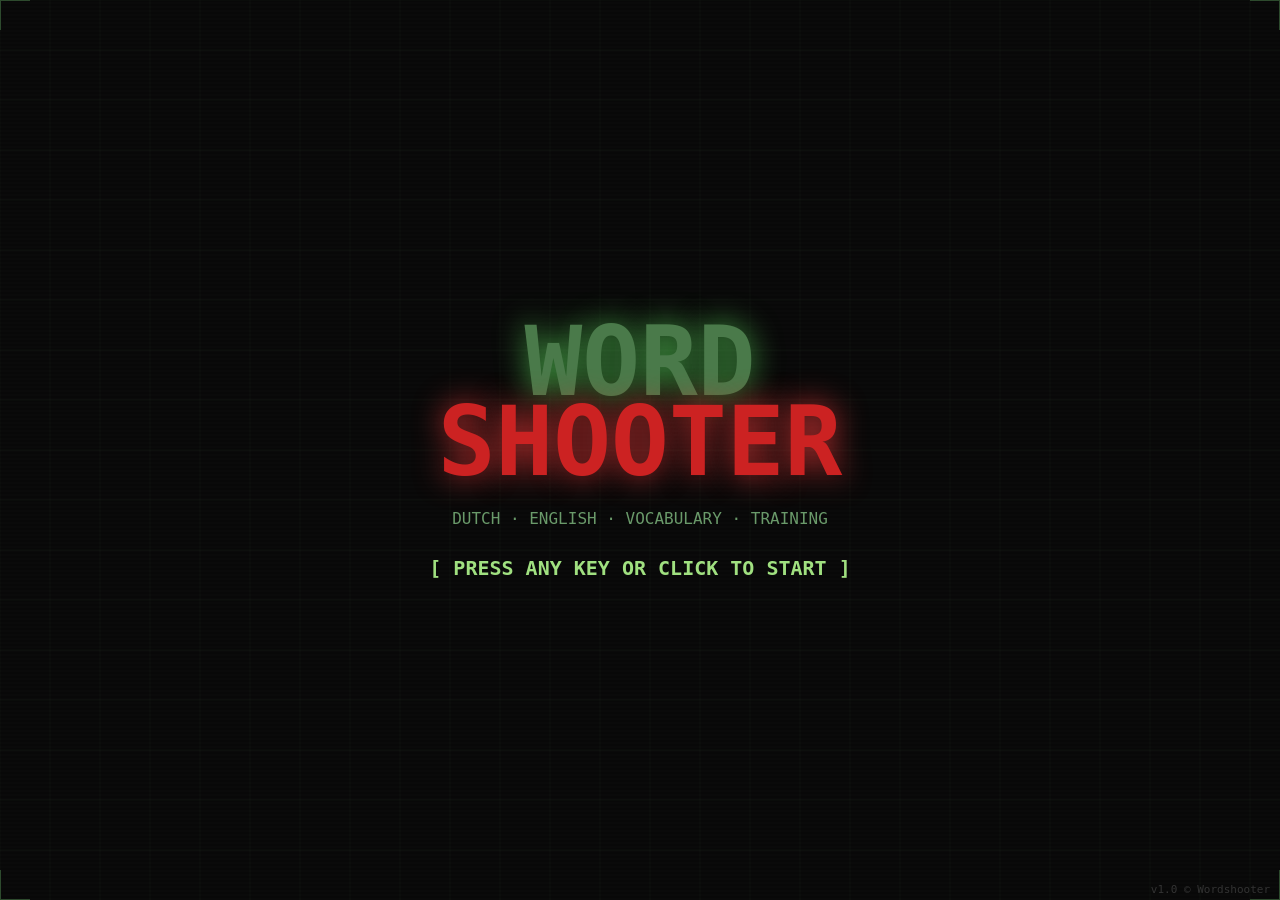
==== index.html @ 580c3550 "Add 5 new modifiers, fix bugs, and add dev testing tool New modifiers (rounds 2 & 4): - Blackout: sc" ====
<!DOCTYPE html>
<html lang="en">
<head>
  <meta charset="UTF-8">
  <meta name="viewport" content="width=device-width, initial-scale=1.0, user-scalable=no, viewport-fit=cover">
  <title>Wordshooter</title>
  <link rel="stylesheet" href="css/style.css">
</head>
<body>
  <canvas id="gameCanvas"></canvas>
  <div id="overlay" class="overlay hidden"></div>

  <!-- Reset-zoom button: shown whenever the browser has zoomed in -->
  <button id="reset-zoom-btn" class="hidden" aria-label="Reset zoom">&#x26F6; Reset Zoom</button>

  <!-- On-screen controls — shown only during gameplay on touch devices -->
  <div id="touch-controls" class="hidden">
    <!-- Left cluster: move left + right only -->
    <div id="tc-move-group">
      <button id="tc-left"  class="tc-btn" aria-label="Move left">&#9664;</button>
      <button id="tc-right" class="tc-btn" aria-label="Move right">&#9654;</button>
    </div>
    <!-- Centre: pause -->
    <button id="tc-pause" class="tc-btn" aria-label="Pause">&#9646;&#9646;</button>
    <!-- Right cluster: jump above, shoot + knife below -->
    <div id="tc-action-group">
      <div id="tc-jump-row">
        <button id="tc-jump"  class="tc-btn" aria-label="Jump">&#9650;</button>
      </div>
      <div id="tc-action-row">
        <button id="tc-shoot" class="tc-btn" aria-label="Shoot">&#9679;</button>
        <button id="tc-knife" class="tc-btn" aria-label="Knife">&#9876;</button>
      </div>
    </div>
  </div>

  <script type="module" src="js/main.js"></script>
</body>
</html>
---- css/style.css ----
* {
  box-sizing: border-box;
  margin: 0;
  padding: 0;
}

body {
  margin: 0;
  overflow: hidden;
  background: #0a0a0a;
  font-family: monospace;
}

canvas {
  display: block;
  width: 100vw;
  height: 100vh;
  touch-action: none;           /* prevent iOS scroll/zoom on the game canvas */
  -webkit-tap-highlight-color: transparent;
  user-select: none;
  -webkit-user-select: none;
}

/* ---- Reset-zoom button ---- */
#reset-zoom-btn {
  position: fixed;
  top: max(10px, env(safe-area-inset-top));
  right: max(10px, env(safe-area-inset-right));
  z-index: 50;
  background: rgba(42, 74, 42, 0.85);
  border: 2px solid rgba(160, 200, 128, 0.8);
  border-radius: 10px;
  color: #a0e080;
  font-family: monospace;
  font-size: 13px;
  padding: 8px 12px;
  cursor: pointer;
  touch-action: manipulation;
  -webkit-tap-highlight-color: transparent;
  user-select: none;
  -webkit-user-select: none;
}

#reset-zoom-btn.hidden {
  display: none;
}

/* ---- On-screen touch controls ---- */
#touch-controls {
  position: absolute;
  top: 0; left: 0; right: 0; bottom: 0;
  pointer-events: none;   /* container is invisible; children opt-in */
  z-index: 20;
}

#touch-controls.hidden {
  display: none;
}

#tc-move-group {
  position: absolute;
  bottom: calc(20px + env(safe-area-inset-bottom));
  left: 24px;
  display: flex;
  gap: 12px;
  pointer-events: all;
}

#tc-action-group {
  position: absolute;
  bottom: calc(20px + env(safe-area-inset-bottom));
  right: 24px;
  display: flex;
  flex-direction: column;
  align-items: center;
  gap: 10px;
  pointer-events: all;
}

#tc-jump-row {
  display: flex;
  justify-content: center;
}

#tc-action-row {
  display: flex;
  gap: 12px;
}

#tc-pause {
  position: absolute;
  bottom: calc(20px + env(safe-area-inset-bottom));
  left: 50%;
  transform: translateX(-50%);
  pointer-events: all;
}

.tc-btn {
  width: 10vh;
  height: 10vh;
  background: rgba(42, 74, 42, 0.45);
  border: 2px solid rgba(160, 200, 128, 0.55);
  border-radius: 12px;
  color: #a0e080;
  font-size: 4vh;
  display: flex;
  align-items: center;
  justify-content: center;
  cursor: pointer;
  user-select: none;
  -webkit-user-select: none;
  touch-action: none;
  -webkit-tap-highlight-color: transparent;
  transition: background 0.08s, border-color 0.08s;
}

.tc-btn:active {
  background: rgba(74, 122, 74, 0.70);
  border-color: rgba(160, 224, 128, 0.95);
}

.overlay {
  position: fixed;       /* fixed so it tracks the visual viewport, not the document */
  top: 0;
  left: 0;
  width: 100%;
  height: 100%;
  display: flex;
  flex-direction: column;
  align-items: center;
  justify-content: flex-start;   /* allow scrolling up when keyboard shrinks viewport */
  padding-top: max(24px, env(safe-area-inset-top));
  padding-bottom: max(24px, env(safe-area-inset-bottom));
  overflow-y: auto;              /* scroll the overlay when keyboard is open */
  background: rgba(0, 0, 0, 0.85);
  color: #4a7a4a;
  font-family: monospace;
  z-index: 10;
}

.overlay.hidden {
  display: none;
}

.menu-panel {
  background: #1a2e1a;
  border: 2px solid #4a7a4a;
  border-radius: 4px;
  padding: 40px 60px;
  min-width: 400px;
  max-width: 600px;
  max-height: 90vh;
  overflow-y: auto;
  text-align: center;
}

.menu-title {
  font-size: 48px;
  color: #4a7a4a;
  text-shadow: 0 0 20px #2d4a2d;
  margin-bottom: 10px;
  letter-spacing: 4px;
}

.menu-subtitle {
  font-size: 14px;
  color: #6a9a6a;
  margin-bottom: 40px;
  letter-spacing: 2px;
}

.menu-btn {
  display: block;
  width: 100%;
  padding: 14px 20px;
  margin: 8px 0;
  background: #2d4a2d;
  color: #a0c8a0;
  border: 1px solid #4a7a4a;
  border-radius: 3px;
  font-family: monospace;
  font-size: 16px;
  cursor: pointer;
  letter-spacing: 2px;
  touch-action: manipulation;    /* remove 300ms tap delay on Android */
  -webkit-tap-highlight-color: transparent;
  transition: background 0.15s, color 0.15s, border-color 0.15s;
}

.menu-btn:hover, .menu-btn.selected {
  background: #4a7a4a;
  color: #e0ffe0;
  border-color: #8aca8a;
}

.menu-btn.danger {
  border-color: #cc2222;
  color: #ff6666;
}

.menu-btn.danger:hover {
  background: #cc2222;
  color: #fff;
}

.menu-input {
  width: 100%;
  padding: 12px 16px;
  background: #0a0a0a;
  color: #4a7a4a;
  border: 1px solid #4a7a4a;
  border-radius: 3px;
  font-family: monospace;
  font-size: 18px;               /* ≥16px prevents Android auto-zoom on focus */
  text-align: center;
  outline: none;
  margin: 8px 0;
  letter-spacing: 2px;
  touch-action: manipulation;
}

.menu-input:focus {
  border-color: #8aca8a;
  box-shadow: 0 0 8px rgba(74, 122, 74, 0.5);
}

.menu-section-title {
  font-size: 12px;
  color: #6a9a6a;
  letter-spacing: 3px;
  margin: 20px 0 10px 0;
  text-transform: uppercase;
}

.player-list {
  max-height: 200px;
  overflow-y: auto;
  margin: 8px 0;
}

.player-list::-webkit-scrollbar {
  width: 6px;
}

.player-list::-webkit-scrollbar-track {
  background: #0a0a0a;
}

.player-list::-webkit-scrollbar-thumb {
  background: #4a7a4a;
  border-radius: 3px;
}

.leaderboard-table {
  width: 100%;
  border-collapse: collapse;
  font-size: 14px;
  margin: 10px 0;
}

.leaderboard-table th {
  color: #6a9a6a;
  font-size: 11px;
  letter-spacing: 2px;
  padding: 6px 8px;
  border-bottom: 1px solid #2d4a2d;
  text-align: left;
}

.leaderboard-table td {
  padding: 8px 8px;
  border-bottom: 1px solid #1a2e1a;
  color: #a0c8a0;
}

.leaderboard-table tr:nth-child(1) td {
  color: #ffd700;
}

.leaderboard-table tr:nth-child(2) td {
  color: #c0c0c0;
}

.leaderboard-table tr:nth-child(3) td {
  color: #cd7f32;
}

.back-btn {
  margin-top: 20px;
  font-size: 12px;
  padding: 8px 20px;
}

.list-group-header {
  font-size: 11px;
  color: #6a9a6a;
  letter-spacing: 3px;
  text-transform: uppercase;
  margin: 16px 0 6px;
  padding: 0 4px;
  border-bottom: 1px solid #2d4a2d;
}

/* ---- Modifier banner (shown between game over and next round start) ---- */
#banner-skip {
  animation: pulse-green 0.9s ease-in-out infinite alternate;
  margin-top: 8px;
}

/* ---- Bonus mission countdown timer ---- */
#bonus-countdown-wrap {
  display: block;
  width: 100%;
  padding: 16px 20px 12px;
  margin: 0 0 16px;
  background: rgba(0, 80, 0, 0.35);
  border: 2px solid #44ff44;
  border-radius: 4px;
  cursor: pointer;
  text-align: center;
  animation: pulse-border 0.9s ease-in-out infinite alternate;
  touch-action: manipulation;
  -webkit-tap-highlight-color: transparent;
}

#bonus-countdown-wrap:hover,
#bonus-countdown-wrap:active {
  background: rgba(0, 120, 0, 0.55);
  border-color: #88ff88;
}

#bonus-countdown {
  font-size: 64px;
  color: #44ff44;
  line-height: 1;
  margin-bottom: 6px;
}

#bonus-countdown-label {
  font-size: 15px;
  color: #c0ffc0;
  letter-spacing: 2px;
  font-weight: bold;
}

@keyframes pulse-border {
  from { border-color: #44ff44; box-shadow: 0 0 8px rgba(68,255,68,0.3); }
  to   { border-color: #88ff88; box-shadow: 0 0 22px rgba(68,255,68,0.7); }
}
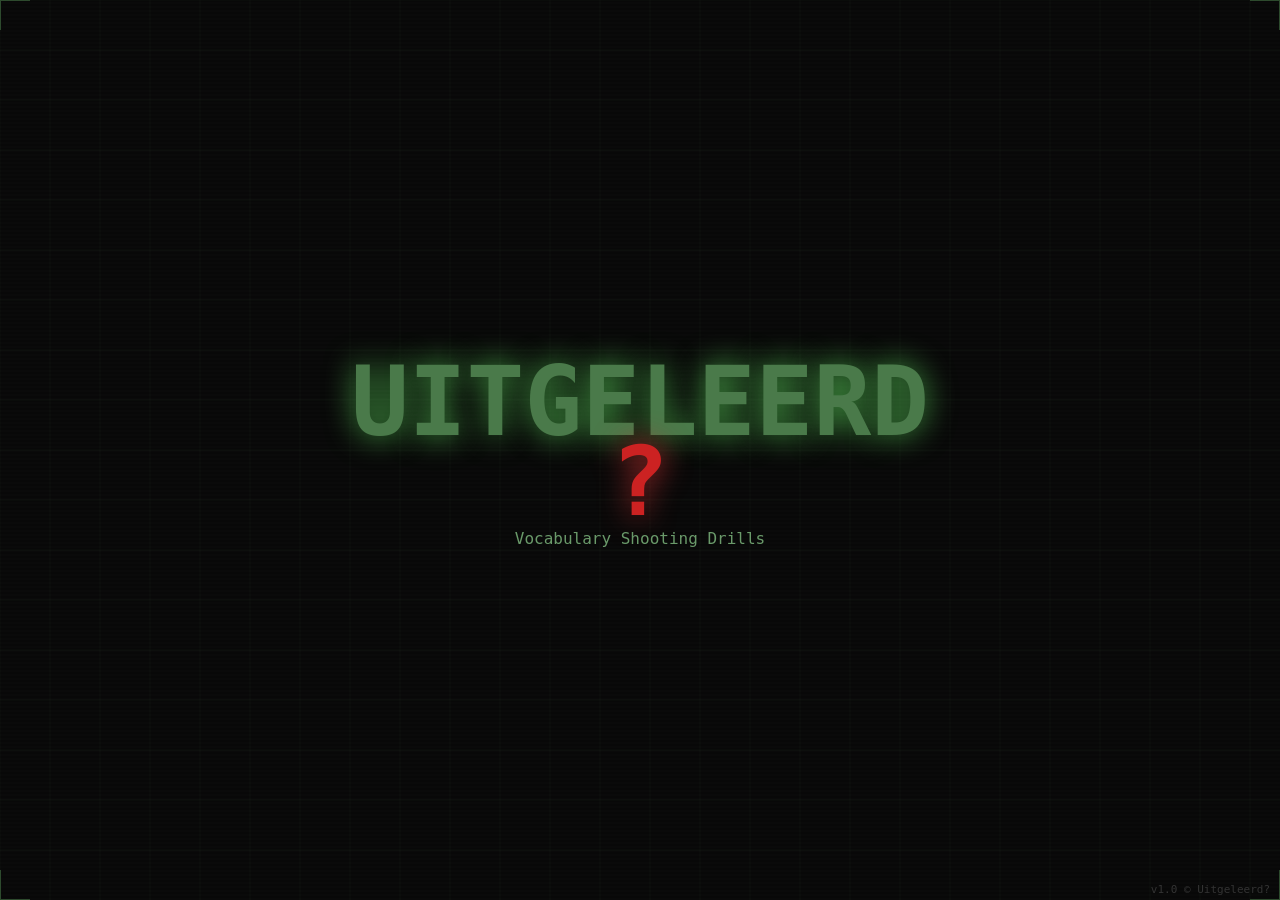
==== commit 04866b37: "Rename title screen from Wordshooter to Uitgeleerd? Replace the two-part WORD/SHOOTER title with UIT" ====
--- a/index.html
+++ b/index.html
@@ -3,7 +3,7 @@
 <head>
   <meta charset="UTF-8">
   <meta name="viewport" content="width=device-width, initial-scale=1.0, user-scalable=no, viewport-fit=cover">
-  <title>Wordshooter</title>
+  <title>Uitgeleerd?</title>
   <link rel="stylesheet" href="css/style.css">
 </head>
 <body>
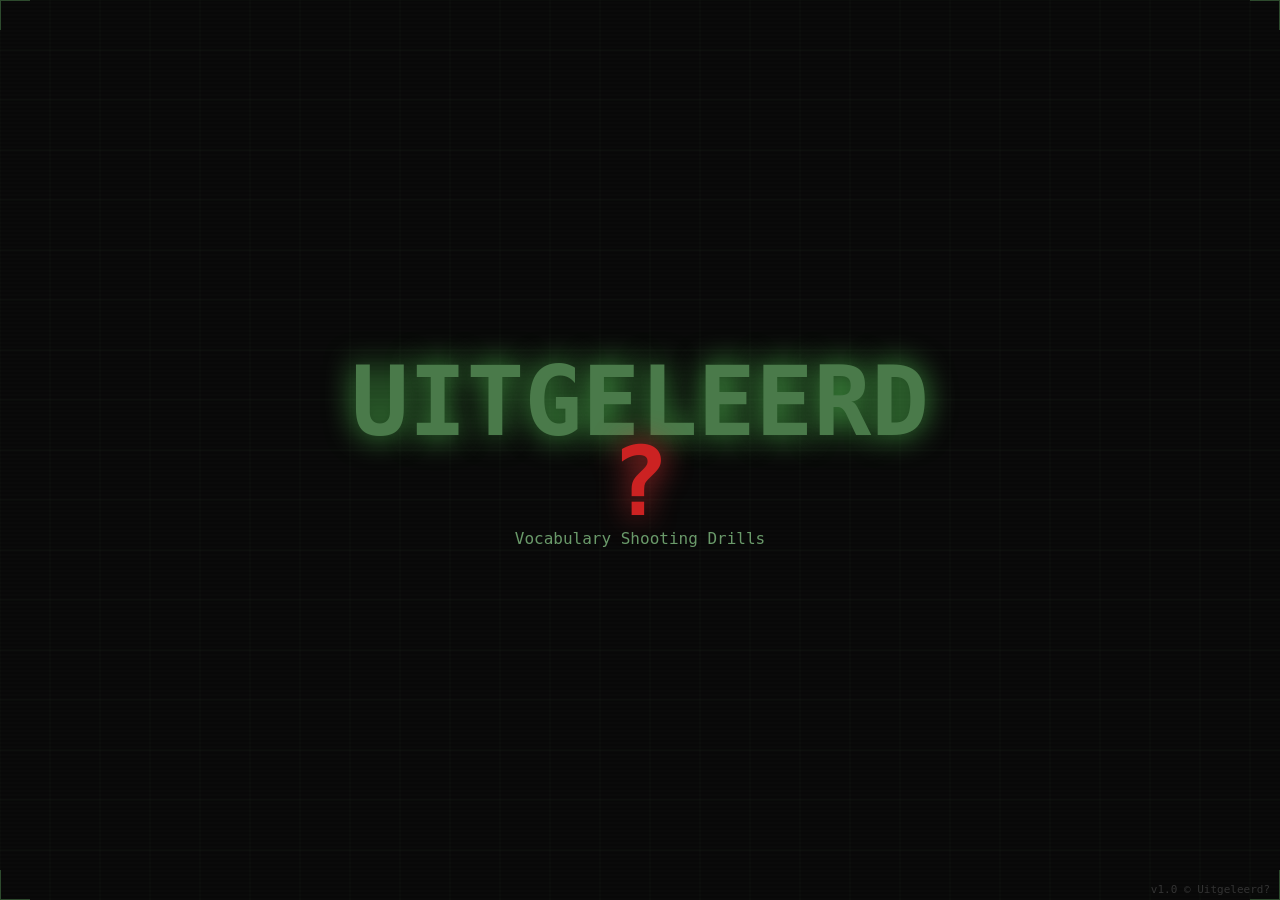
==== commit 88a1d909: "Improve gameplay, mobile support, and enemy behaviour - Mobile: responsive menu panels (clamp/min), " ====
--- a/index.html
+++ b/index.html
@@ -7,6 +7,18 @@
   <link rel="stylesheet" href="css/style.css">
 </head>
 <body>
+  <!-- Portrait-mode warning (hidden in landscape via CSS) -->
+  <div id="rotate-prompt">
+    <div class="rotate-icon">&#x1F4F1;</div>
+    <p>ROTATE YOUR DEVICE<br>to landscape mode to play</p>
+  </div>
+
+  <!-- Small-screen landscape warning -->
+  <div id="small-screen-prompt">
+    <p>&#x1F5A5; THIS GAME IS DESIGNED<br>FOR TABLETS AND DESKTOPS</p>
+    <p>The screen is too small<br>to play comfortably.</p>
+  </div>
+
   <canvas id="gameCanvas"></canvas>
   <div id="overlay" class="overlay hidden"></div>
 
--- a/css/style.css
+++ b/css/style.css
@@ -96,13 +96,13 @@
 }
 
 .tc-btn {
-  width: 10vh;
-  height: 10vh;
+  width: max(44px, 8vh);
+  height: max(44px, 8vh);
   background: rgba(42, 74, 42, 0.45);
   border: 2px solid rgba(160, 200, 128, 0.55);
   border-radius: 12px;
   color: #a0e080;
-  font-size: 4vh;
+  font-size: max(18px, 4vh);
   display: flex;
   align-items: center;
   justify-content: center;
@@ -146,27 +146,73 @@
   background: #1a2e1a;
   border: 2px solid #4a7a4a;
   border-radius: 4px;
-  padding: 40px 60px;
-  min-width: 400px;
-  max-width: 600px;
+  padding: clamp(20px, 5vw, 40px) clamp(16px, 7vw, 60px);
+  min-width: min(400px, 90vw);
+  max-width: min(600px, 96vw);
   max-height: 90vh;
   overflow-y: auto;
   text-align: center;
 }
 
 .menu-title {
-  font-size: 48px;
+  font-size: clamp(28px, 8vw, 48px);
   color: #4a7a4a;
   text-shadow: 0 0 20px #2d4a2d;
   margin-bottom: 10px;
-  letter-spacing: 4px;
+  letter-spacing: clamp(1px, 1vw, 4px);
 }
 
 .menu-subtitle {
-  font-size: 14px;
-  color: #6a9a6a;
-  margin-bottom: 40px;
-  letter-spacing: 2px;
+  font-size: clamp(11px, 2.5vw, 14px);
+  color: #6a9a6a;
+  margin-bottom: clamp(20px, 5vw, 40px);
+  letter-spacing: 2px;
+}
+
+/* ---- Small-screen prompts (portrait rotation + landscape too-small) ---- */
+#rotate-prompt,
+#small-screen-prompt {
+  display: none;
+  position: fixed;
+  inset: 0;
+  z-index: 100;
+  background: #0a0a0a;
+  color: #4a7a4a;
+  font-family: monospace;
+  flex-direction: column;
+  align-items: center;
+  justify-content: center;
+  gap: 24px;
+  text-align: center;
+  padding: 32px;
+}
+
+#rotate-prompt .rotate-icon {
+  font-size: 64px;
+  animation: rotate-hint 2s ease-in-out infinite;
+}
+
+#rotate-prompt p,
+#small-screen-prompt p {
+  font-size: 16px;
+  letter-spacing: 2px;
+  color: #6a9a6a;
+  max-width: 300px;
+  line-height: 1.6;
+}
+
+@keyframes rotate-hint {
+  0%, 100% { transform: rotate(0deg); }
+  40%       { transform: rotate(90deg); }
+  60%       { transform: rotate(90deg); }
+}
+
+@media (orientation: portrait) and (max-width: 600px) {
+  #rotate-prompt { display: flex; }
+}
+
+@media (orientation: landscape) and (max-height: 450px) {
+  #small-screen-prompt { display: flex; }
 }
 
 .menu-btn {
@@ -228,7 +274,7 @@
   font-size: 12px;
   color: #6a9a6a;
   letter-spacing: 3px;
-  margin: 20px 0 10px 0;
+  margin: clamp(10px, 3vh, 20px) 0 clamp(6px, 1.5vh, 10px) 0;
   text-transform: uppercase;
 }
 
@@ -330,7 +376,7 @@
 }
 
 #bonus-countdown {
-  font-size: 64px;
+  font-size: clamp(40px, 12vw, 64px);
   color: #44ff44;
   line-height: 1;
   margin-bottom: 6px;
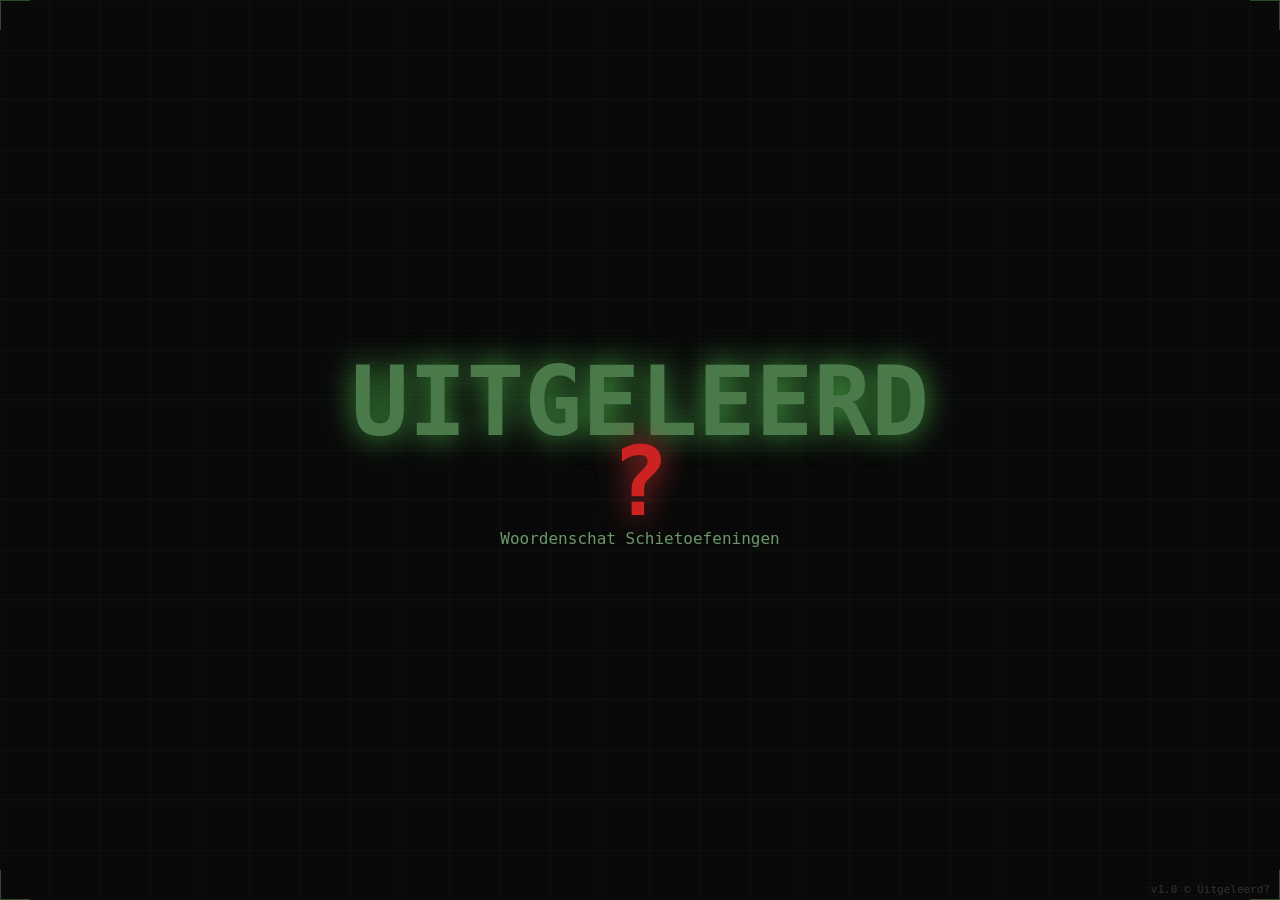
==== commit 3f1df51c: "Vertaal volledige spelinterface naar het Nederlands Alle gebruikersgerichte tekst vertaald: menu's, " ====
--- a/index.html
+++ b/index.html
@@ -1,5 +1,5 @@
 <!DOCTYPE html>
-<html lang="en">
+<html lang="nl">
 <head>
   <meta charset="UTF-8">
   <meta name="viewport" content="width=device-width, initial-scale=1.0, user-scalable=no, viewport-fit=cover">
@@ -10,38 +10,38 @@
   <!-- Portrait-mode warning (hidden in landscape via CSS) -->
   <div id="rotate-prompt">
     <div class="rotate-icon">&#x1F4F1;</div>
-    <p>ROTATE YOUR DEVICE<br>to landscape mode to play</p>
+    <p>DRAAI JE TOESTEL<br>naar liggend formaat om te spelen</p>
   </div>
 
   <!-- Small-screen landscape warning -->
   <div id="small-screen-prompt">
-    <p>&#x1F5A5; THIS GAME IS DESIGNED<br>FOR TABLETS AND DESKTOPS</p>
-    <p>The screen is too small<br>to play comfortably.</p>
+    <p>&#x1F5A5; DIT SPEL IS GEMAAKT<br>VOOR TABLETS EN COMPUTERS</p>
+    <p>Het scherm is te klein<br>om goed te spelen.</p>
   </div>
 
   <canvas id="gameCanvas"></canvas>
   <div id="overlay" class="overlay hidden"></div>
 
   <!-- Reset-zoom button: shown whenever the browser has zoomed in -->
-  <button id="reset-zoom-btn" class="hidden" aria-label="Reset zoom">&#x26F6; Reset Zoom</button>
+  <button id="reset-zoom-btn" class="hidden" aria-label="Zoom resetten">&#x26F6; Zoom resetten</button>
 
   <!-- On-screen controls — shown only during gameplay on touch devices -->
   <div id="touch-controls" class="hidden">
     <!-- Left cluster: move left + right only -->
     <div id="tc-move-group">
-      <button id="tc-left"  class="tc-btn" aria-label="Move left">&#9664;</button>
-      <button id="tc-right" class="tc-btn" aria-label="Move right">&#9654;</button>
+      <button id="tc-left"  class="tc-btn" aria-label="Naar links">&#9664;</button>
+      <button id="tc-right" class="tc-btn" aria-label="Naar rechts">&#9654;</button>
     </div>
     <!-- Centre: pause -->
-    <button id="tc-pause" class="tc-btn" aria-label="Pause">&#9646;&#9646;</button>
+    <button id="tc-pause" class="tc-btn" aria-label="Pauzeren">&#9646;&#9646;</button>
     <!-- Right cluster: jump above, shoot + knife below -->
     <div id="tc-action-group">
       <div id="tc-jump-row">
-        <button id="tc-jump"  class="tc-btn" aria-label="Jump">&#9650;</button>
+        <button id="tc-jump"  class="tc-btn" aria-label="Springen">&#9650;</button>
       </div>
       <div id="tc-action-row">
-        <button id="tc-shoot" class="tc-btn" aria-label="Shoot">&#9679;</button>
-        <button id="tc-knife" class="tc-btn" aria-label="Knife">&#9876;</button>
+        <button id="tc-shoot" class="tc-btn" aria-label="Schieten">&#9679;</button>
+        <button id="tc-knife" class="tc-btn" aria-label="Mes">&#9876;</button>
       </div>
     </div>
   </div>
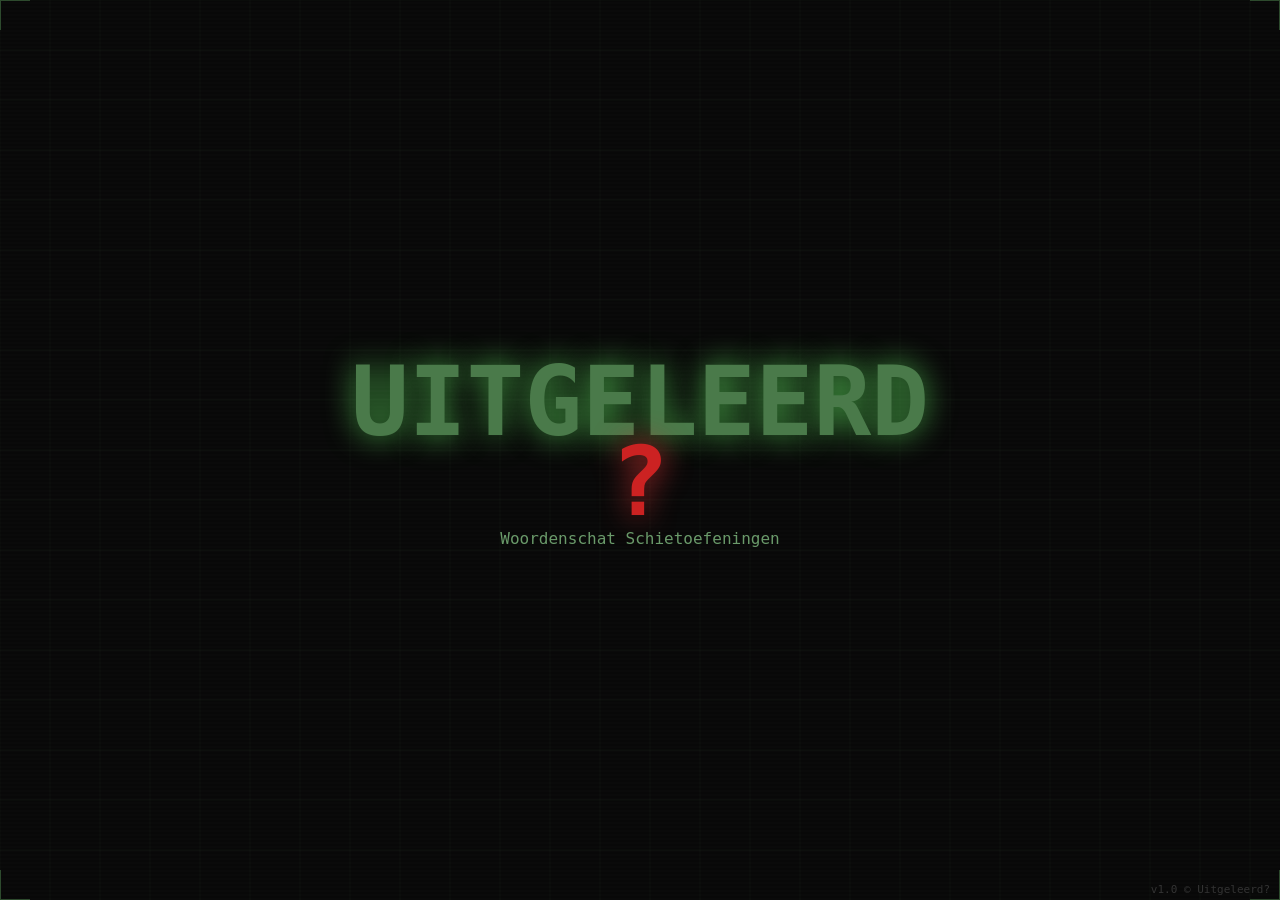
==== commit 5da73f93: "Protect saved progress from silent loss Everything lives in localStorage — no server writes at all. " ====
--- a/index.html
+++ b/index.html
@@ -5,6 +5,13 @@
   <meta name="viewport" content="width=device-width, initial-scale=1.0, user-scalable=no, viewport-fit=cover">
   <title>Uitgeleerd?</title>
   <link rel="stylesheet" href="css/style.css">
+  <!-- Installable as an app. Not vanity: a browser is far more willing to grant
+       persistent storage to an installed site, and persistent storage is what
+       keeps a school year of progress from being evicted. See js/storage.js. -->
+  <link rel="manifest" href="manifest.webmanifest">
+  <meta name="theme-color" content="#0b1310">
+  <link rel="icon" type="image/png" sizes="192x192" href="icon-192.png">
+  <link rel="apple-touch-icon" href="icon-192.png">
 </head>
 <body>
   <!-- Portrait-mode warning (hidden in landscape via CSS) -->
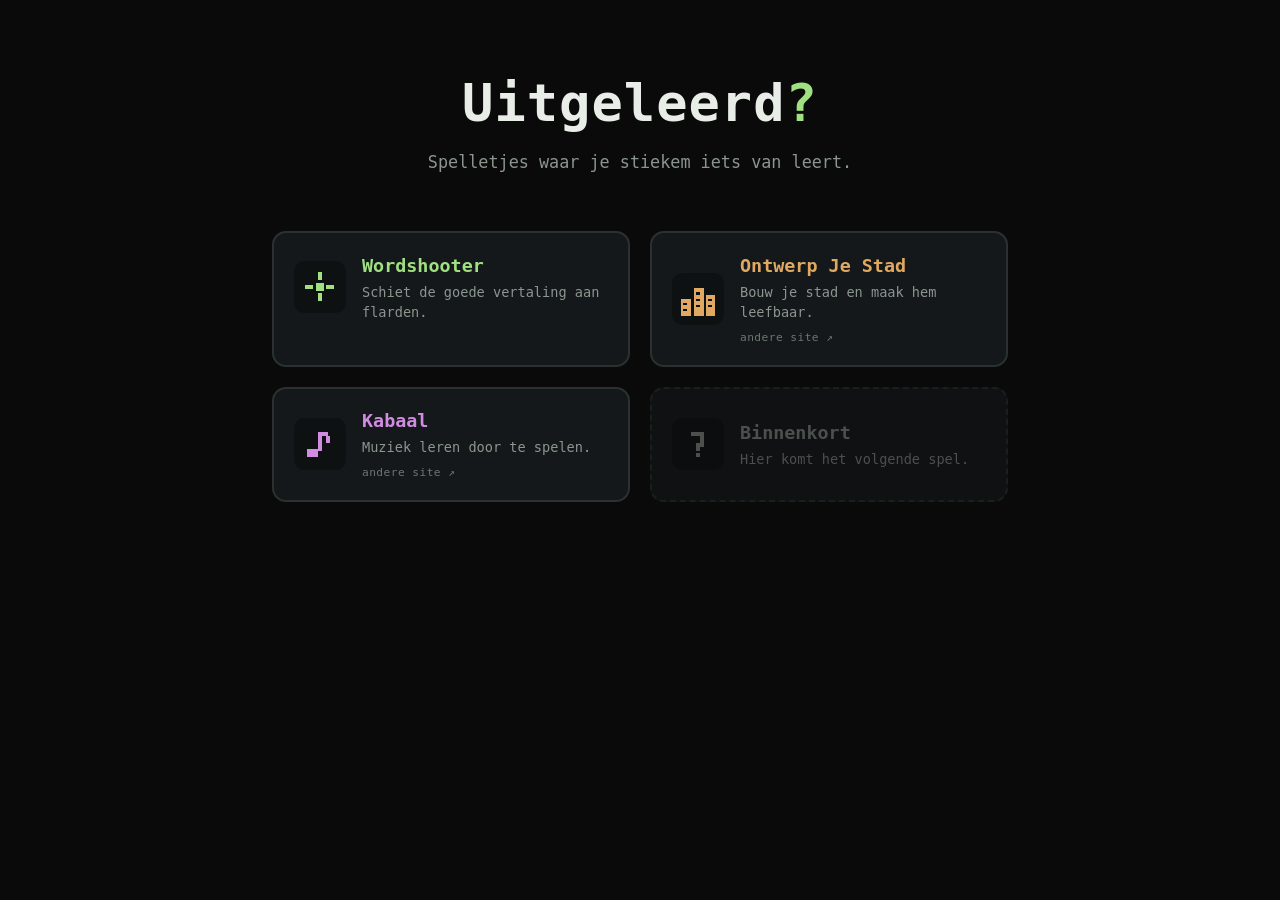
==== commit 4c7e85c2: "Make uitgeleerd.nl a portal, with Wordshooter as one of its games The site was one game. It is becom" ====
--- a/index.html
+++ b/index.html
@@ -2,57 +2,113 @@
 <html lang="nl">
 <head>
   <meta charset="UTF-8">
-  <meta name="viewport" content="width=device-width, initial-scale=1.0, user-scalable=no, viewport-fit=cover">
+  <meta name="viewport" content="width=device-width, initial-scale=1.0, viewport-fit=cover">
   <title>Uitgeleerd?</title>
-  <link rel="stylesheet" href="css/style.css">
-  <!-- Installable as an app. Not vanity: a browser is far more willing to grant
-       persistent storage to an installed site, and persistent storage is what
-       keeps a school year of progress from being evicted. See js/storage.js. -->
-  <link rel="manifest" href="manifest.webmanifest">
+  <meta name="description" content="Spelletjes waar je stiekem iets van leert.">
+  <link rel="stylesheet" href="css/site.css">
   <meta name="theme-color" content="#0b1310">
-  <link rel="icon" type="image/png" sizes="192x192" href="icon-192.png">
-  <link rel="apple-touch-icon" href="icon-192.png">
+  <!-- Geen manifest: dit is een portal, geen app. Twee tegels wijzen naar
+       andere sites, en een standalone app die zichzelf verlaat is verwarrend.
+       De manifests horen bij de spellen zelf (zie wordshooter/). -->
+  <link rel="icon" href="data:image/svg+xml,&lt;svg xmlns='http://www.w3.org/2000/svg' viewBox='0 0 16 16'&gt;&lt;rect width='16' height='16' fill='%230b1310'/&gt;&lt;rect x='7' y='2' width='2' height='4' fill='%23a0e080'/&gt;&lt;rect x='7' y='10' width='2' height='4' fill='%23a0e080'/&gt;&lt;rect x='2' y='7' width='4' height='2' fill='%23a0e080'/&gt;&lt;rect x='10' y='7' width='4' height='2' fill='%23a0e080'/&gt;&lt;/svg&gt;">
 </head>
 <body>
-  <!-- Portrait-mode warning (hidden in landscape via CSS) -->
-  <div id="rotate-prompt">
-    <div class="rotate-icon">&#x1F4F1;</div>
-    <p>DRAAI JE TOESTEL<br>naar liggend formaat om te spelen</p>
-  </div>
 
-  <!-- Small-screen landscape warning -->
-  <div id="small-screen-prompt">
-    <p>&#x1F5A5; DIT SPEL IS GEMAAKT<br>VOOR TABLETS EN COMPUTERS</p>
-    <p>Het scherm is te klein<br>om goed te spelen.</p>
-  </div>
+  <header class="site-head">
+    <h1>Uitgeleerd<span class="q">?</span></h1>
+    <p class="tagline">Spelletjes waar je stiekem iets van leert.</p>
+  </header>
 
-  <canvas id="gameCanvas"></canvas>
-  <div id="overlay" class="overlay hidden"></div>
+  <main>
+    <ul class="tiles">
 
-  <!-- Reset-zoom button: shown whenever the browser has zoomed in -->
-  <button id="reset-zoom-btn" class="hidden" aria-label="Zoom resetten">&#x26F6; Zoom resetten</button>
+      <!-- ── 1. Wordshooter — hier op de site ─────────────────────────── -->
+      <li class="tile" style="--accent:#a0e080">
+        <a href="wordshooter/">
+          <span class="art" aria-hidden="true">
+            <svg viewBox="0 0 16 16">
+              <rect x="7"  y="1"  width="2" height="4"/>
+              <rect x="7"  y="11" width="2" height="4"/>
+              <rect x="1"  y="7"  width="4" height="2"/>
+              <rect x="11" y="7"  width="4" height="2"/>
+              <rect x="6"  y="6"  width="4" height="4"/>
+            </svg>
+          </span>
+          <span class="body">
+            <span class="title">Wordshooter</span>
+            <span class="sub">Schiet de goede vertaling aan flarden.</span>
+          </span>
+        </a>
+      </li>
 
-  <!-- On-screen controls — shown only during gameplay on touch devices -->
-  <div id="touch-controls" class="hidden">
-    <!-- Left cluster: move left + right only -->
-    <div id="tc-move-group">
-      <button id="tc-left"  class="tc-btn" aria-label="Naar links">&#9664;</button>
-      <button id="tc-right" class="tc-btn" aria-label="Naar rechts">&#9654;</button>
-    </div>
-    <!-- Centre: pause -->
-    <button id="tc-pause" class="tc-btn" aria-label="Pauzeren">&#9646;&#9646;</button>
-    <!-- Right cluster: jump above, shoot + knife below -->
-    <div id="tc-action-group">
-      <div id="tc-jump-row">
-        <button id="tc-jump"  class="tc-btn" aria-label="Springen">&#9650;</button>
-      </div>
-      <div id="tc-action-row">
-        <button id="tc-shoot" class="tc-btn" aria-label="Schieten">&#9679;</button>
-        <button id="tc-knife" class="tc-btn" aria-label="Mes">&#9876;</button>
-      </div>
-    </div>
-  </div>
+      <!-- ── 2. Ontwerp Je Stad — extern ──────────────────────────────── -->
+      <li class="tile" style="--accent:#e0a860">
+        <a href="https://ontwerpjestad.nl">
+          <span class="art" aria-hidden="true">
+            <!-- Skyline met ramen. De ramen zijn niet decoratief: zonder die
+                 gaatjes is dit visueel hetzelfde plaatje als de staafjes van
+                 Kabaal hiernaast. -->
+            <svg viewBox="0 0 16 16">
+              <rect x="0"  y="8" width="5" height="8"/>
+              <rect x="6"  y="3" width="5" height="13"/>
+              <rect x="12" y="6" width="4" height="10"/>
+              <rect class="win" x="1"  y="10" width="2" height="1"/>
+              <rect class="win" x="1"  y="13" width="2" height="1"/>
+              <rect class="win" x="7"  y="5"  width="2" height="1"/>
+              <rect class="win" x="7"  y="8"  width="2" height="1"/>
+              <rect class="win" x="7"  y="11" width="2" height="1"/>
+              <rect class="win" x="13" y="8"  width="2" height="1"/>
+              <rect class="win" x="13" y="11" width="2" height="1"/>
+            </svg>
+          </span>
+          <span class="body">
+            <span class="title">Ontwerp Je Stad</span>
+            <span class="sub">Bouw je stad en maak hem leefbaar.</span>
+            <span class="away">andere site &#8599;</span>
+          </span>
+        </a>
+      </li>
 
-  <script type="module" src="js/main.js"></script>
+      <!-- ── 3. Kabaal — extern ───────────────────────────────────────── -->
+      <li class="tile" style="--accent:#d08ce0">
+        <a href="https://kabaal.app">
+          <span class="art" aria-hidden="true">
+            <!-- Een noot in plaats van staafjes: staafjes lijken te veel op een
+                 skyline, en een noot zegt in één oogopslag "muziek". -->
+            <svg viewBox="0 0 16 16">
+              <rect x="2"  y="10" width="5" height="4"/>
+              <rect x="7"  y="2"  width="2" height="9"/>
+              <rect x="9"  y="2"  width="3" height="2"/>
+              <rect x="11" y="4"  width="2" height="3"/>
+            </svg>
+          </span>
+          <span class="body">
+            <span class="title">Kabaal</span>
+            <span class="sub">Muziek leren door te spelen.</span>
+            <span class="away">andere site &#8599;</span>
+          </span>
+        </a>
+      </li>
+
+      <!-- ── 4. Nog leeg ──────────────────────────────────────────────── -->
+      <li class="tile tile--soon">
+        <span class="art" aria-hidden="true">
+          <svg viewBox="0 0 16 16">
+            <rect x="5" y="2"  width="6" height="2"/>
+            <rect x="9" y="4"  width="2" height="3"/>
+            <rect x="7" y="7"  width="4" height="2"/>
+            <rect x="7" y="9"  width="2" height="2"/>
+            <rect x="7" y="12" width="2" height="2"/>
+          </svg>
+        </span>
+        <span class="body">
+          <span class="title">Binnenkort</span>
+          <span class="sub">Hier komt het volgende spel.</span>
+        </span>
+      </li>
+
+    </ul>
+  </main>
+
 </body>
 </html>
--- a/css/site.css
+++ b/css/site.css
@@ -0,0 +1,165 @@
+/* uitgeleerd.nl — portal.
+ *
+ * Bewust los van wordshooter/css/style.css. Die zet body op overflow:hidden
+ * en gaat over een canvas dat het hele scherm vult; dit is een pagina die
+ * gewoon mag scrollen. Ze delen niets, en dat is prima: één spel is te weinig
+ * bewijs om iets gedeelds te bouwen.
+ *
+ * Alle tegel-art staat inline als SVG in index.html — geen enkel verzoek naar
+ * een ander domein, zodat de portal niet stuk kan gaan aan andermans uptime.
+ */
+
+*, *::before, *::after { box-sizing: border-box; margin: 0; padding: 0; }
+
+:root {
+  --bg:      #0a0a0a;
+  --card:    #14181a;
+  --edge:    #2a3230;
+  --ink:     #e8ede8;
+  --ink-dim: #8b968f;
+  --accent:  #a0e080;          /* per tegel overschreven via style="--accent:…" */
+}
+
+body {
+  background: var(--bg);
+  color: var(--ink);
+  font-family: monospace;
+  line-height: 1.5;
+  min-height: 100vh;
+  padding: clamp(1.5rem, 5vw, 4rem) clamp(1rem, 4vw, 2rem);
+  -webkit-text-size-adjust: 100%;
+}
+
+/* ---- Kop ---- */
+.site-head {
+  max-width: 60rem;
+  margin: 0 auto clamp(2rem, 6vw, 3.5rem);
+  text-align: center;
+}
+
+.site-head h1 {
+  font-size: clamp(2rem, 7vw, 3.25rem);
+  letter-spacing: 0.02em;
+  font-weight: 700;
+}
+
+.site-head .q { color: #a0e080; }
+
+.tagline {
+  color: var(--ink-dim);
+  font-size: clamp(0.9rem, 2.5vw, 1.05rem);
+  margin-top: 0.5rem;
+}
+
+/* ---- Raster ---- */
+.tiles {
+  list-style: none;
+  /* 46rem, niet breder: bij 60rem passen er drie naast elkaar en valt de
+     vierde tegel er alleen onder te bungelen. Vier tegels horen 2×2. Een
+     vijfde later valt met auto-fit vanzelf goed. */
+  max-width: 46rem;
+  margin: 0 auto;
+  display: grid;
+  gap: clamp(0.75rem, 2.5vw, 1.25rem);
+  grid-template-columns: repeat(auto-fit, minmax(17rem, 1fr));
+}
+
+.tile {
+  background: var(--card);
+  border: 2px solid var(--edge);
+  border-radius: 14px;
+  overflow: hidden;
+}
+
+/* De klikbare laag vult de tegel, zodat de hele kaart een trefvlak is —
+   op een tablet is een klein linkje met een vinger niet te doen. */
+.tile > a,
+.tile > .art,
+.tile > .body { text-decoration: none; color: inherit; }
+
+.tile > a {
+  display: flex;
+  align-items: center;
+  gap: 1rem;
+  padding: 1.15rem 1.25rem;
+  min-height: 6.5rem;
+}
+
+.tile--soon {
+  display: flex;
+  align-items: center;
+  gap: 1rem;
+  padding: 1.15rem 1.25rem;
+  min-height: 6.5rem;
+  border-style: dashed;
+  opacity: 0.5;
+}
+
+/* ---- Art ---- */
+.art {
+  flex: 0 0 auto;
+  width: 3.25rem;
+  height: 3.25rem;
+  display: grid;
+  place-items: center;
+  background: #0d1112;
+  border-radius: 10px;
+}
+
+.art svg {
+  width: 2.1rem;
+  height: 2.1rem;
+  display: block;
+  shape-rendering: crispEdges;   /* pixel-art blijft scherp, geen anti-alias */
+  fill: var(--accent);
+}
+
+.tile--soon .art svg { fill: var(--ink-dim); }
+
+/* Ramen: uitgespaard in de kleur van het vlak eronder. */
+.art svg .win { fill: #0d1112; }
+
+/* ---- Tekst ---- */
+.body { display: flex; flex-direction: column; gap: 0.15rem; min-width: 0; }
+
+.title {
+  font-size: 1.15rem;
+  font-weight: 700;
+  color: var(--accent);
+}
+
+.tile--soon .title { color: var(--ink-dim); }
+
+.sub {
+  color: var(--ink-dim);
+  font-size: 0.85rem;
+}
+
+/* Eerlijk zijn over het verlaten van de site. */
+.away {
+  color: var(--ink-dim);
+  font-size: 0.7rem;
+  opacity: 0.75;
+  margin-top: 0.3rem;
+  letter-spacing: 0.04em;
+}
+
+/* ---- Aanwijzen en toetsenbord ---- */
+.tile:has(a:hover),
+.tile:has(a:focus-visible) {
+  border-color: var(--accent);
+  background: #191f21;
+}
+
+.tile > a:focus-visible {
+  outline: 3px solid var(--accent);
+  outline-offset: -3px;
+  border-radius: 12px;
+}
+
+/* Oudere browsers zonder :has() krijgen tenminste dit. */
+.tile > a:hover .title { text-decoration: underline; }
+
+@media (prefers-reduced-motion: no-preference) {
+  .tile { transition: border-color 0.15s ease, background 0.15s ease; }
+}
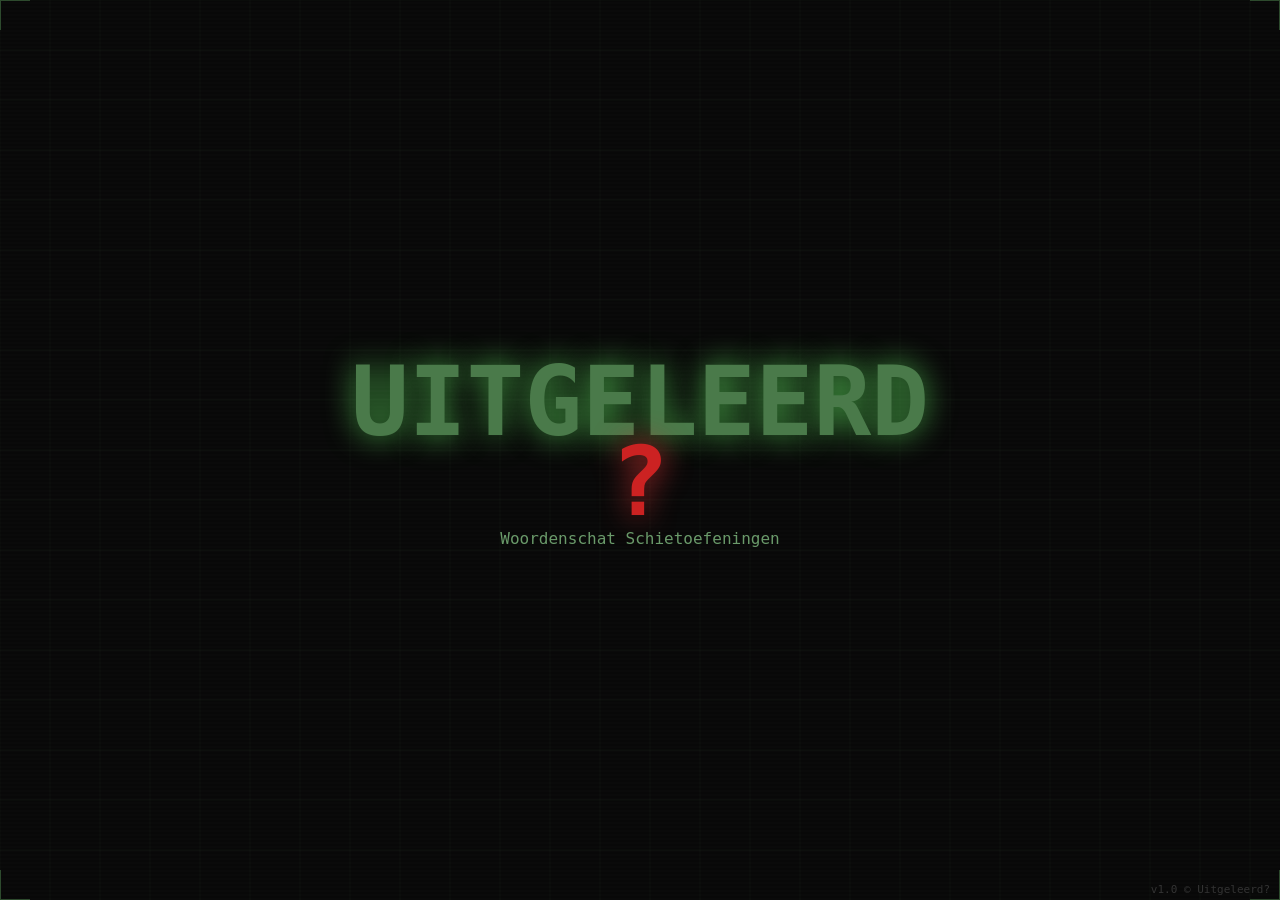
==== commit d6af97e9: "Make this repo Wordshooter again, not the whole site Yesterday's move put the portal in here and pus" ====
--- a/index.html
+++ b/index.html
@@ -2,113 +2,57 @@
 <html lang="nl">
 <head>
   <meta charset="UTF-8">
-  <meta name="viewport" content="width=device-width, initial-scale=1.0, viewport-fit=cover">
+  <meta name="viewport" content="width=device-width, initial-scale=1.0, user-scalable=no, viewport-fit=cover">
   <title>Uitgeleerd?</title>
-  <meta name="description" content="Spelletjes waar je stiekem iets van leert.">
-  <link rel="stylesheet" href="css/site.css">
+  <link rel="stylesheet" href="css/style.css">
+  <!-- Installable as an app. Not vanity: a browser is far more willing to grant
+       persistent storage to an installed site, and persistent storage is what
+       keeps a school year of progress from being evicted. See js/storage.js. -->
+  <link rel="manifest" href="manifest.webmanifest">
   <meta name="theme-color" content="#0b1310">
-  <!-- Geen manifest: dit is een portal, geen app. Twee tegels wijzen naar
-       andere sites, en een standalone app die zichzelf verlaat is verwarrend.
-       De manifests horen bij de spellen zelf (zie wordshooter/). -->
-  <link rel="icon" href="data:image/svg+xml,&lt;svg xmlns='http://www.w3.org/2000/svg' viewBox='0 0 16 16'&gt;&lt;rect width='16' height='16' fill='%230b1310'/&gt;&lt;rect x='7' y='2' width='2' height='4' fill='%23a0e080'/&gt;&lt;rect x='7' y='10' width='2' height='4' fill='%23a0e080'/&gt;&lt;rect x='2' y='7' width='4' height='2' fill='%23a0e080'/&gt;&lt;rect x='10' y='7' width='4' height='2' fill='%23a0e080'/&gt;&lt;/svg&gt;">
+  <link rel="icon" type="image/png" sizes="192x192" href="icon-192.png">
+  <link rel="apple-touch-icon" href="icon-192.png">
 </head>
 <body>
+  <!-- Portrait-mode warning (hidden in landscape via CSS) -->
+  <div id="rotate-prompt">
+    <div class="rotate-icon">&#x1F4F1;</div>
+    <p>DRAAI JE TOESTEL<br>naar liggend formaat om te spelen</p>
+  </div>
 
-  <header class="site-head">
-    <h1>Uitgeleerd<span class="q">?</span></h1>
-    <p class="tagline">Spelletjes waar je stiekem iets van leert.</p>
-  </header>
+  <!-- Small-screen landscape warning -->
+  <div id="small-screen-prompt">
+    <p>&#x1F5A5; DIT SPEL IS GEMAAKT<br>VOOR TABLETS EN COMPUTERS</p>
+    <p>Het scherm is te klein<br>om goed te spelen.</p>
+  </div>
 
-  <main>
-    <ul class="tiles">
+  <canvas id="gameCanvas"></canvas>
+  <div id="overlay" class="overlay hidden"></div>
 
-      <!-- ── 1. Wordshooter — hier op de site ─────────────────────────── -->
-      <li class="tile" style="--accent:#a0e080">
-        <a href="wordshooter/">
-          <span class="art" aria-hidden="true">
-            <svg viewBox="0 0 16 16">
-              <rect x="7"  y="1"  width="2" height="4"/>
-              <rect x="7"  y="11" width="2" height="4"/>
-              <rect x="1"  y="7"  width="4" height="2"/>
-              <rect x="11" y="7"  width="4" height="2"/>
-              <rect x="6"  y="6"  width="4" height="4"/>
-            </svg>
-          </span>
-          <span class="body">
-            <span class="title">Wordshooter</span>
-            <span class="sub">Schiet de goede vertaling aan flarden.</span>
-          </span>
-        </a>
-      </li>
+  <!-- Reset-zoom button: shown whenever the browser has zoomed in -->
+  <button id="reset-zoom-btn" class="hidden" aria-label="Zoom resetten">&#x26F6; Zoom resetten</button>
 
-      <!-- ── 2. Ontwerp Je Stad — extern ──────────────────────────────── -->
-      <li class="tile" style="--accent:#e0a860">
-        <a href="https://ontwerpjestad.nl">
-          <span class="art" aria-hidden="true">
-            <!-- Skyline met ramen. De ramen zijn niet decoratief: zonder die
-                 gaatjes is dit visueel hetzelfde plaatje als de staafjes van
-                 Kabaal hiernaast. -->
-            <svg viewBox="0 0 16 16">
-              <rect x="0"  y="8" width="5" height="8"/>
-              <rect x="6"  y="3" width="5" height="13"/>
-              <rect x="12" y="6" width="4" height="10"/>
-              <rect class="win" x="1"  y="10" width="2" height="1"/>
-              <rect class="win" x="1"  y="13" width="2" height="1"/>
-              <rect class="win" x="7"  y="5"  width="2" height="1"/>
-              <rect class="win" x="7"  y="8"  width="2" height="1"/>
-              <rect class="win" x="7"  y="11" width="2" height="1"/>
-              <rect class="win" x="13" y="8"  width="2" height="1"/>
-              <rect class="win" x="13" y="11" width="2" height="1"/>
-            </svg>
-          </span>
-          <span class="body">
-            <span class="title">Ontwerp Je Stad</span>
-            <span class="sub">Bouw je stad en maak hem leefbaar.</span>
-            <span class="away">andere site &#8599;</span>
-          </span>
-        </a>
-      </li>
+  <!-- On-screen controls — shown only during gameplay on touch devices -->
+  <div id="touch-controls" class="hidden">
+    <!-- Left cluster: move left + right only -->
+    <div id="tc-move-group">
+      <button id="tc-left"  class="tc-btn" aria-label="Naar links">&#9664;</button>
+      <button id="tc-right" class="tc-btn" aria-label="Naar rechts">&#9654;</button>
+    </div>
+    <!-- Centre: pause -->
+    <button id="tc-pause" class="tc-btn" aria-label="Pauzeren">&#9646;&#9646;</button>
+    <!-- Right cluster: jump above, shoot + knife below -->
+    <div id="tc-action-group">
+      <div id="tc-jump-row">
+        <button id="tc-jump"  class="tc-btn" aria-label="Springen">&#9650;</button>
+      </div>
+      <div id="tc-action-row">
+        <button id="tc-shoot" class="tc-btn" aria-label="Schieten">&#9679;</button>
+        <button id="tc-knife" class="tc-btn" aria-label="Mes">&#9876;</button>
+      </div>
+    </div>
+  </div>
 
-      <!-- ── 3. Kabaal — extern ───────────────────────────────────────── -->
-      <li class="tile" style="--accent:#d08ce0">
-        <a href="https://kabaal.app">
-          <span class="art" aria-hidden="true">
-            <!-- Een noot in plaats van staafjes: staafjes lijken te veel op een
-                 skyline, en een noot zegt in één oogopslag "muziek". -->
-            <svg viewBox="0 0 16 16">
-              <rect x="2"  y="10" width="5" height="4"/>
-              <rect x="7"  y="2"  width="2" height="9"/>
-              <rect x="9"  y="2"  width="3" height="2"/>
-              <rect x="11" y="4"  width="2" height="3"/>
-            </svg>
-          </span>
-          <span class="body">
-            <span class="title">Kabaal</span>
-            <span class="sub">Muziek leren door te spelen.</span>
-            <span class="away">andere site &#8599;</span>
-          </span>
-        </a>
-      </li>
-
-      <!-- ── 4. Nog leeg ──────────────────────────────────────────────── -->
-      <li class="tile tile--soon">
-        <span class="art" aria-hidden="true">
-          <svg viewBox="0 0 16 16">
-            <rect x="5" y="2"  width="6" height="2"/>
-            <rect x="9" y="4"  width="2" height="3"/>
-            <rect x="7" y="7"  width="4" height="2"/>
-            <rect x="7" y="9"  width="2" height="2"/>
-            <rect x="7" y="12" width="2" height="2"/>
-          </svg>
-        </span>
-        <span class="body">
-          <span class="title">Binnenkort</span>
-          <span class="sub">Hier komt het volgende spel.</span>
-        </span>
-      </li>
-
-    </ul>
-  </main>
-
+  <script type="module" src="js/main.js"></script>
 </body>
 </html>
--- a/css/style.css
+++ b/css/style.css
@@ -0,0 +1,395 @@
+* {
+  box-sizing: border-box;
+  margin: 0;
+  padding: 0;
+}
+
+body {
+  margin: 0;
+  overflow: hidden;
+  background: #0a0a0a;
+  font-family: monospace;
+}
+
+canvas {
+  display: block;
+  width: 100vw;
+  height: 100vh;
+  touch-action: none;           /* prevent iOS scroll/zoom on the game canvas */
+  -webkit-tap-highlight-color: transparent;
+  user-select: none;
+  -webkit-user-select: none;
+}
+
+/* ---- Reset-zoom button ---- */
+#reset-zoom-btn {
+  position: fixed;
+  top: max(10px, env(safe-area-inset-top));
+  right: max(10px, env(safe-area-inset-right));
+  z-index: 50;
+  background: rgba(42, 74, 42, 0.85);
+  border: 2px solid rgba(160, 200, 128, 0.8);
+  border-radius: 10px;
+  color: #a0e080;
+  font-family: monospace;
+  font-size: 13px;
+  padding: 8px 12px;
+  cursor: pointer;
+  touch-action: manipulation;
+  -webkit-tap-highlight-color: transparent;
+  user-select: none;
+  -webkit-user-select: none;
+}
+
+#reset-zoom-btn.hidden {
+  display: none;
+}
+
+/* ---- On-screen touch controls ---- */
+#touch-controls {
+  position: absolute;
+  top: 0; left: 0; right: 0; bottom: 0;
+  pointer-events: none;   /* container is invisible; children opt-in */
+  z-index: 20;
+}
+
+#touch-controls.hidden {
+  display: none;
+}
+
+#tc-move-group {
+  position: absolute;
+  bottom: calc(20px + env(safe-area-inset-bottom));
+  left: 24px;
+  display: flex;
+  gap: 12px;
+  pointer-events: all;
+}
+
+#tc-action-group {
+  position: absolute;
+  bottom: calc(20px + env(safe-area-inset-bottom));
+  right: 24px;
+  display: flex;
+  flex-direction: column;
+  align-items: center;
+  gap: 10px;
+  pointer-events: all;
+}
+
+#tc-jump-row {
+  display: flex;
+  justify-content: center;
+}
+
+#tc-action-row {
+  display: flex;
+  gap: 12px;
+}
+
+#tc-pause {
+  position: absolute;
+  bottom: calc(20px + env(safe-area-inset-bottom));
+  left: 50%;
+  transform: translateX(-50%);
+  pointer-events: all;
+}
+
+.tc-btn {
+  width: max(44px, 8vh);
+  height: max(44px, 8vh);
+  background: rgba(42, 74, 42, 0.45);
+  border: 2px solid rgba(160, 200, 128, 0.55);
+  border-radius: 12px;
+  color: #a0e080;
+  font-size: max(18px, 4vh);
+  display: flex;
+  align-items: center;
+  justify-content: center;
+  cursor: pointer;
+  user-select: none;
+  -webkit-user-select: none;
+  touch-action: none;
+  -webkit-tap-highlight-color: transparent;
+  transition: background 0.08s, border-color 0.08s;
+}
+
+.tc-btn:active {
+  background: rgba(74, 122, 74, 0.70);
+  border-color: rgba(160, 224, 128, 0.95);
+}
+
+.overlay {
+  position: fixed;       /* fixed so it tracks the visual viewport, not the document */
+  top: 0;
+  left: 0;
+  width: 100%;
+  height: 100%;
+  display: flex;
+  flex-direction: column;
+  align-items: center;
+  justify-content: flex-start;   /* allow scrolling up when keyboard shrinks viewport */
+  padding-top: max(24px, env(safe-area-inset-top));
+  padding-bottom: max(24px, env(safe-area-inset-bottom));
+  overflow-y: auto;              /* scroll the overlay when keyboard is open */
+  background: rgba(0, 0, 0, 0.85);
+  color: #4a7a4a;
+  font-family: monospace;
+  z-index: 10;
+}
+
+.overlay.hidden {
+  display: none;
+}
+
+.menu-panel {
+  background: #1a2e1a;
+  border: 2px solid #4a7a4a;
+  border-radius: 4px;
+  padding: clamp(20px, 5vw, 40px) clamp(16px, 7vw, 60px);
+  min-width: min(400px, 90vw);
+  max-width: min(600px, 96vw);
+  max-height: 90vh;
+  overflow-y: auto;
+  text-align: center;
+}
+
+.menu-title {
+  font-size: clamp(28px, 8vw, 48px);
+  color: #4a7a4a;
+  text-shadow: 0 0 20px #2d4a2d;
+  margin-bottom: 10px;
+  letter-spacing: clamp(1px, 1vw, 4px);
+}
+
+.menu-subtitle {
+  font-size: clamp(11px, 2.5vw, 14px);
+  color: #6a9a6a;
+  margin-bottom: clamp(20px, 5vw, 40px);
+  letter-spacing: 2px;
+}
+
+/* ---- Small-screen prompts (portrait rotation + landscape too-small) ---- */
+#rotate-prompt,
+#small-screen-prompt {
+  display: none;
+  position: fixed;
+  inset: 0;
+  z-index: 100;
+  background: #0a0a0a;
+  color: #4a7a4a;
+  font-family: monospace;
+  flex-direction: column;
+  align-items: center;
+  justify-content: center;
+  gap: 24px;
+  text-align: center;
+  padding: 32px;
+}
+
+#rotate-prompt .rotate-icon {
+  font-size: 64px;
+  animation: rotate-hint 2s ease-in-out infinite;
+}
+
+#rotate-prompt p,
+#small-screen-prompt p {
+  font-size: 16px;
+  letter-spacing: 2px;
+  color: #6a9a6a;
+  max-width: 300px;
+  line-height: 1.6;
+}
+
+@keyframes rotate-hint {
+  0%, 100% { transform: rotate(0deg); }
+  40%       { transform: rotate(90deg); }
+  60%       { transform: rotate(90deg); }
+}
+
+@media (orientation: portrait) and (max-width: 600px) {
+  #rotate-prompt { display: flex; }
+}
+
+@media (orientation: landscape) and (max-height: 450px) {
+  #small-screen-prompt { display: flex; }
+}
+
+.menu-btn {
+  display: block;
+  width: 100%;
+  padding: 14px 20px;
+  margin: 8px 0;
+  background: #2d4a2d;
+  color: #a0c8a0;
+  border: 1px solid #4a7a4a;
+  border-radius: 3px;
+  font-family: monospace;
+  font-size: 16px;
+  cursor: pointer;
+  letter-spacing: 2px;
+  touch-action: manipulation;    /* remove 300ms tap delay on Android */
+  -webkit-tap-highlight-color: transparent;
+  transition: background 0.15s, color 0.15s, border-color 0.15s;
+}
+
+.menu-btn:hover, .menu-btn.selected {
+  background: #4a7a4a;
+  color: #e0ffe0;
+  border-color: #8aca8a;
+}
+
+.menu-btn.danger {
+  border-color: #cc2222;
+  color: #ff6666;
+}
+
+.menu-btn.danger:hover {
+  background: #cc2222;
+  color: #fff;
+}
+
+.menu-input {
+  width: 100%;
+  padding: 12px 16px;
+  background: #0a0a0a;
+  color: #4a7a4a;
+  border: 1px solid #4a7a4a;
+  border-radius: 3px;
+  font-family: monospace;
+  font-size: 18px;               /* ≥16px prevents Android auto-zoom on focus */
+  text-align: center;
+  outline: none;
+  margin: 8px 0;
+  letter-spacing: 2px;
+  touch-action: manipulation;
+}
+
+.menu-input:focus {
+  border-color: #8aca8a;
+  box-shadow: 0 0 8px rgba(74, 122, 74, 0.5);
+}
+
+.menu-section-title {
+  font-size: 12px;
+  color: #6a9a6a;
+  letter-spacing: 3px;
+  margin: clamp(10px, 3vh, 20px) 0 clamp(6px, 1.5vh, 10px) 0;
+  text-transform: uppercase;
+}
+
+.player-list {
+  max-height: 200px;
+  overflow-y: auto;
+  margin: 8px 0;
+}
+
+.player-list::-webkit-scrollbar {
+  width: 6px;
+}
+
+.player-list::-webkit-scrollbar-track {
+  background: #0a0a0a;
+}
+
+.player-list::-webkit-scrollbar-thumb {
+  background: #4a7a4a;
+  border-radius: 3px;
+}
+
+.leaderboard-table {
+  width: 100%;
+  border-collapse: collapse;
+  font-size: 14px;
+  margin: 10px 0;
+}
+
+.leaderboard-table th {
+  color: #6a9a6a;
+  font-size: 11px;
+  letter-spacing: 2px;
+  padding: 6px 8px;
+  border-bottom: 1px solid #2d4a2d;
+  text-align: left;
+}
+
+.leaderboard-table td {
+  padding: 8px 8px;
+  border-bottom: 1px solid #1a2e1a;
+  color: #a0c8a0;
+}
+
+.leaderboard-table tr:nth-child(1) td {
+  color: #ffd700;
+}
+
+.leaderboard-table tr:nth-child(2) td {
+  color: #c0c0c0;
+}
+
+.leaderboard-table tr:nth-child(3) td {
+  color: #cd7f32;
+}
+
+.back-btn {
+  margin-top: 20px;
+  font-size: 12px;
+  padding: 8px 20px;
+}
+
+.list-group-header {
+  font-size: 11px;
+  color: #6a9a6a;
+  letter-spacing: 3px;
+  text-transform: uppercase;
+  margin: 16px 0 6px;
+  padding: 0 4px;
+  border-bottom: 1px solid #2d4a2d;
+}
+
+/* ---- Modifier banner (shown between game over and next round start) ---- */
+#banner-skip {
+  animation: pulse-green 0.9s ease-in-out infinite alternate;
+  margin-top: 8px;
+}
+
+/* ---- Bonus mission countdown timer ---- */
+#bonus-countdown-wrap {
+  display: block;
+  width: 100%;
+  padding: 16px 20px 12px;
+  margin: 0 0 16px;
+  background: rgba(0, 80, 0, 0.35);
+  border: 2px solid #44ff44;
+  border-radius: 4px;
+  cursor: pointer;
+  text-align: center;
+  animation: pulse-border 0.9s ease-in-out infinite alternate;
+  touch-action: manipulation;
+  -webkit-tap-highlight-color: transparent;
+}
+
+#bonus-countdown-wrap:hover,
+#bonus-countdown-wrap:active {
+  background: rgba(0, 120, 0, 0.55);
+  border-color: #88ff88;
+}
+
+#bonus-countdown {
+  font-size: clamp(40px, 12vw, 64px);
+  color: #44ff44;
+  line-height: 1;
+  margin-bottom: 6px;
+}
+
+#bonus-countdown-label {
+  font-size: 15px;
+  color: #c0ffc0;
+  letter-spacing: 2px;
+  font-weight: bold;
+}
+
+@keyframes pulse-border {
+  from { border-color: #44ff44; box-shadow: 0 0 8px rgba(68,255,68,0.3); }
+  to   { border-color: #88ff88; box-shadow: 0 0 22px rgba(68,255,68,0.7); }
+}
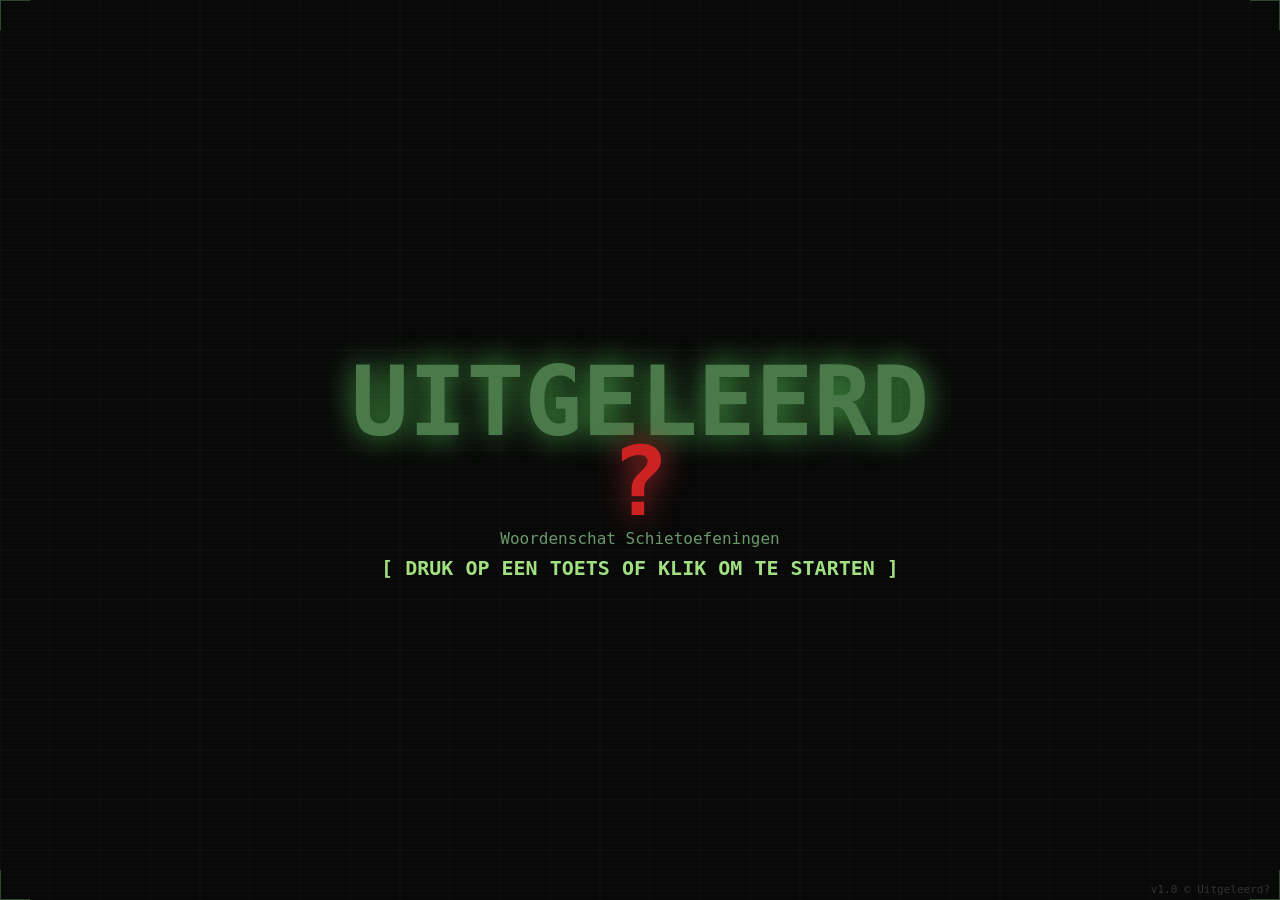
==== commit f45ccf06: "Offline speelbaar via service worker - sw.js: stale-while-revalidate (nieuwe deploy is na één herlaa" ====
--- a/index.html
+++ b/index.html
@@ -54,5 +54,12 @@
   </div>
 
   <script type="module" src="js/main.js"></script>
+  <script>
+    // Service worker: installeerbaar + offline. Relatief pad, zodat het onder
+    // /wordshooter/ dezelfde scope pakt.
+    if ('serviceWorker' in navigator) {
+      window.addEventListener('load', () => navigator.serviceWorker.register('sw.js').catch(() => {}));
+    }
+  </script>
 </body>
 </html>
